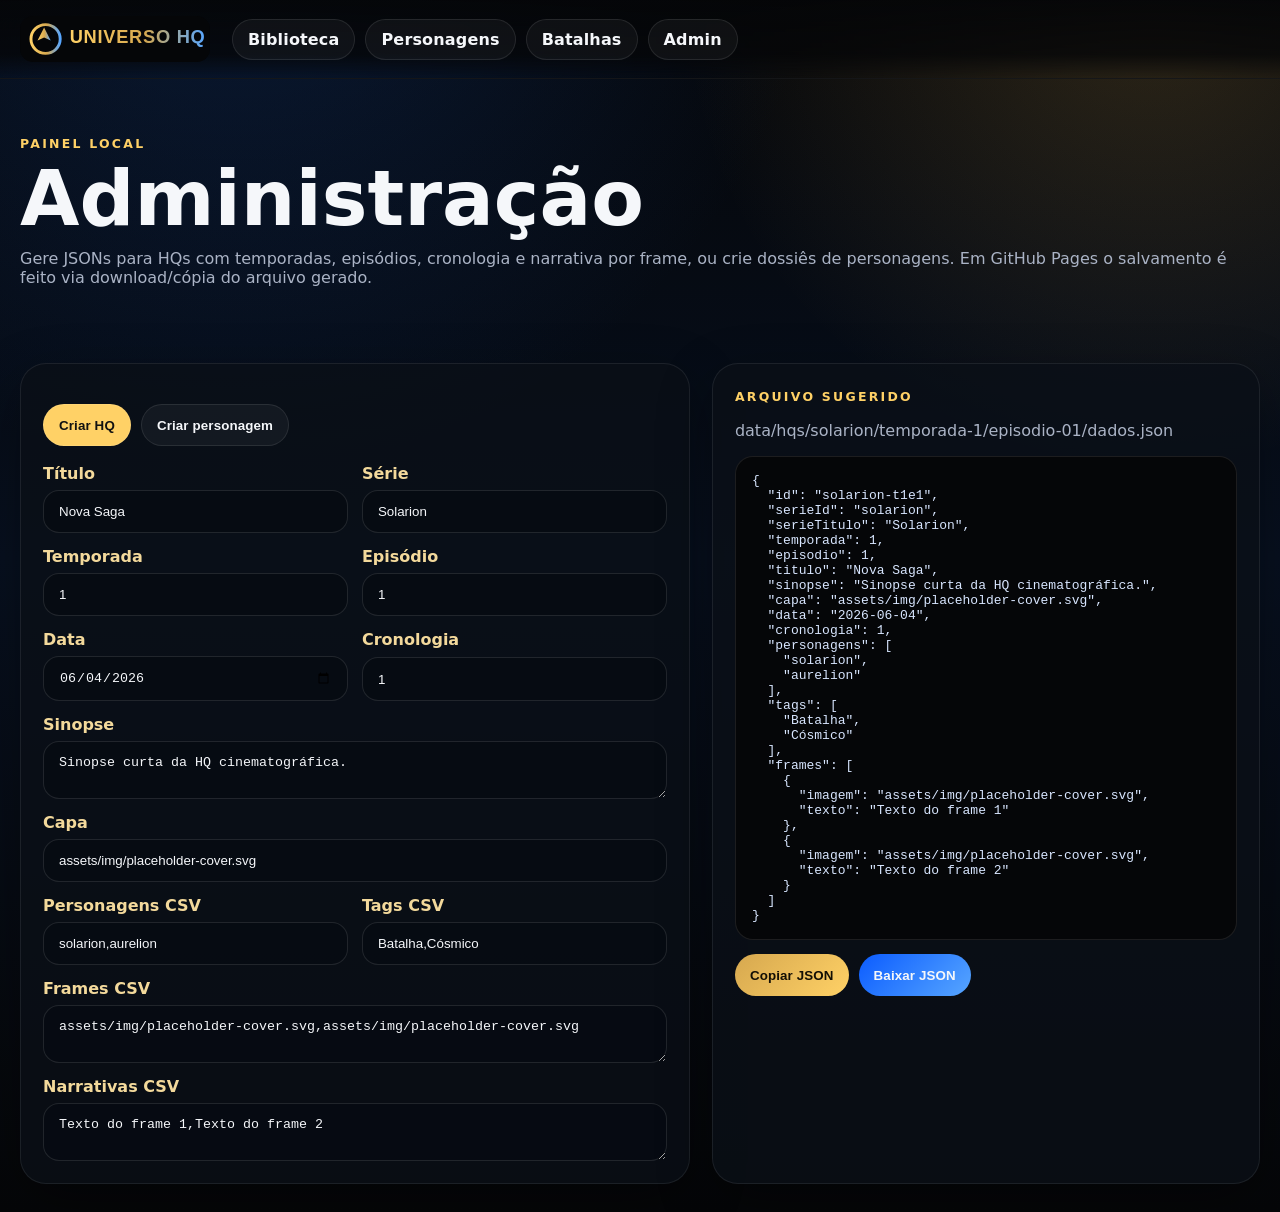
==== admin.html @ 540c066c "Implement Universo HQ static web app" ====
<!doctype html><html lang="pt-BR"><head><meta charset="utf-8"><meta name="viewport" content="width=device-width,initial-scale=1"><title>Admin | Universo HQ</title><link rel="stylesheet" href="assets/css/base.css"><link rel="stylesheet" href="assets/css/admin.css"></head><body><header class="app-header"><nav class="container nav"><a class="brand" href="index.html"><img src="assets/img/logo.svg" alt="Universo HQ"></a><div class="nav-links"><a href="index.html">Biblioteca</a><a href="personagens.html">Personagens</a><a href="batalhas.html">Batalhas</a><a href="admin.html">Admin</a></div></nav></header><main><section class="hero"><div class="container"><span class="eyebrow">Painel local</span><h1>Administração</h1><p class="muted">Gere JSONs para HQs com temporadas, episódios, cronologia e narrativa por frame, ou crie dossiês de personagens. Em GitHub Pages o salvamento é feito via download/cópia do arquivo gerado.</p></div></section><section class="section"><div class="container split"><div class="panel"><div class="tabs"><button class="btn tab active" data-tab="hq">Criar HQ</button><button class="btn tab" data-tab="character">Criar personagem</button></div><form id="hq-form" class="form-grid"><div class="field"><label>Título</label><input id="hq-title" value="Nova Saga"></div><div class="field"><label>Série</label><input id="hq-series" value="Solarion"></div><div class="field"><label>Temporada</label><input id="hq-season" type="number" value="1"></div><div class="field"><label>Episódio</label><input id="hq-episode" type="number" value="1"></div><div class="field"><label>Data</label><input id="hq-date" type="date" value="2026-06-04"></div><div class="field"><label>Cronologia</label><input id="hq-chronology" type="number" value="1"></div><div class="field full"><label>Sinopse</label><textarea id="hq-synopsis">Sinopse curta da HQ cinematográfica.</textarea></div><div class="field full"><label>Capa</label><input id="hq-cover" value="assets/img/placeholder-cover.svg"></div><div class="field"><label>Personagens CSV</label><input id="hq-characters" value="solarion,aurelion"></div><div class="field"><label>Tags CSV</label><input id="hq-tags" value="Batalha,Cósmico"></div><div class="field full"><label>Frames CSV</label><textarea id="hq-frames">assets/img/placeholder-cover.svg,assets/img/placeholder-cover.svg</textarea></div><div class="field full"><label>Narrativas CSV</label><textarea id="hq-captions">Texto do frame 1,Texto do frame 2</textarea></div></form><form id="character-form" class="form-grid" style="display:none"><div class="field"><label>Nome</label><input id="char-name" value="Novo Personagem"></div><div class="field"><label>Poder principal</label><input id="char-main-power" value="Energia Cósmica"></div><div class="field full"><label>Imagem</label><input id="char-image" value="assets/img/placeholder-character.svg"></div><div class="field full"><label>Descrição</label><textarea id="char-description">Descrição completa do personagem.</textarea></div><div class="field"><label>Poderes CSV</label><input id="char-powers" value="Poder 1,Poder 2"></div><div class="field"><label>Fraquezas CSV</label><input id="char-weaknesses" value="Fraqueza 1,Fraqueza 2"></div><div class="field"><label>Aparições CSV</label><input id="char-appearances" value="solarion-t1e01"></div><div class="field"><label>Relações CSV</label><input id="char-relations" value="solarion,aurelion"></div></form></div><aside class="panel"><span class="eyebrow">Arquivo sugerido</span><p id="path-output" class="muted"></p><pre id="json-output" class="output"></pre><div class="actions"><button id="copy-json" class="btn primary">Copiar JSON</button><button id="download-json" class="btn blue">Baixar JSON</button></div></aside></div></section></main><script src="assets/js/data.js"></script><script src="assets/js/admin.js"></script></body></html>
---- assets/css/base.css ----
:root{--bg:#050608;--panel:#0b0f17;--panel2:#111827;--blue:#071b3a;--accent:#0b5cff;--gold:#d6a84f;--gold2:#ffd166;--text:#f5f7fa;--muted:#aab3c5;--danger:#ff4d6d;--ok:#36d399;--radius:22px;--shadow:0 22px 70px #0009;--max:1240px}*{box-sizing:border-box}html{scroll-behavior:smooth}body{margin:0;background:radial-gradient(circle at 18% -10%,#113a7e66,transparent 35%),radial-gradient(circle at 90% 0,#d6a84f30,transparent 28%),linear-gradient(180deg,#050608,#07101f 46%,#050608);color:var(--text);font-family:Inter,ui-sans-serif,system-ui,-apple-system,Segoe UI,Roboto,Arial,sans-serif;min-height:100vh}a{color:inherit;text-decoration:none}img{max-width:100%;display:block}.container{width:min(var(--max),calc(100% - 32px));margin-inline:auto}.app-header{position:sticky;top:0;z-index:50;background:linear-gradient(180deg,#050608f2,#050608c7 70%,transparent);backdrop-filter:blur(16px);border-bottom:1px solid #ffffff10}.nav{height:78px;display:flex;align-items:center;gap:22px}.brand img{width:190px}.nav-links{display:flex;gap:10px;flex-wrap:wrap}.nav-links a,.pill,.btn{border:1px solid #ffffff18;background:#ffffff0b;color:var(--text);border-radius:999px;padding:10px 15px;font-weight:700;letter-spacing:.01em}.nav-links a:hover,.btn:hover{border-color:#ffd16680;background:#ffd16618;transform:translateY(-1px)}.search{margin-left:auto;min-width:min(330px,35vw);position:relative}.search input,.field input,.field textarea,.field select{width:100%;border:1px solid #ffffff1c;background:#070b12d9;color:var(--text);border-radius:16px;padding:13px 15px;outline:none}.search input:focus,.field input:focus,.field textarea:focus,.field select:focus{border-color:#d6a84f99;box-shadow:0 0 0 4px #d6a84f1c}.hero{padding:54px 0 32px}.hero-card{position:relative;overflow:hidden;border:1px solid #ffffff14;background:linear-gradient(110deg,#071b3ae6,#0b0f17 48%,#2a210ee6),url('../img/placeholder-cover.svg') center/cover;border-radius:34px;min-height:430px;box-shadow:var(--shadow);display:grid;align-items:end}.hero-card:before{content:"";position:absolute;inset:0;background:linear-gradient(90deg,#050608 4%,#050608c7 45%,#05060822)}.hero-content{position:relative;padding:42px;max-width:720px}.eyebrow{color:var(--gold2);font-weight:900;text-transform:uppercase;letter-spacing:.18em;font-size:.78rem}.hero h1{font-size:clamp(2.2rem,6vw,5.4rem);line-height:.9;margin:12px 0}.muted{color:var(--muted)}.meta{display:flex;gap:10px;flex-wrap:wrap;margin:14px 0}.tag{border:1px solid #d6a84f55;background:#d6a84f18;color:#ffe0a3;border-radius:999px;padding:6px 10px;font-size:.82rem;font-weight:800}.section{padding:28px 0}.section-head{display:flex;justify-content:space-between;align-items:end;gap:16px;margin-bottom:16px}.section h2{margin:0;font-size:clamp(1.4rem,3vw,2.2rem)}.grid{display:grid;grid-template-columns:repeat(auto-fill,minmax(240px,1fr));gap:18px}.rail{display:grid;grid-auto-flow:column;grid-auto-columns:minmax(245px,300px);gap:18px;overflow-x:auto;padding-bottom:14px;scroll-snap-type:x proximity}.card{position:relative;overflow:hidden;border:1px solid #ffffff14;background:linear-gradient(180deg,#111827,#080b10);border-radius:var(--radius);box-shadow:0 14px 42px #0005;transition:.25s transform,.25s border-color}.card:hover{transform:translateY(-7px);border-color:#d6a84f80}.cover{aspect-ratio:16/10;object-fit:cover;width:100%;background:#071b3a}.card-body{padding:16px}.card h3{margin:0 0 8px}.card p{color:var(--muted);line-height:1.55}.actions{display:flex;gap:10px;flex-wrap:wrap;margin-top:14px}.btn{cursor:pointer;display:inline-flex;align-items:center;justify-content:center;gap:8px;transition:.2s;min-height:42px}.btn.primary{background:linear-gradient(135deg,#d6a84f,#ffd166);color:#130f05;border:0}.btn.blue{background:linear-gradient(135deg,#0b5cff,#57a6ff);border:0}.btn.ghost{background:#ffffff0a}.btn.danger{background:#ff4d6d22;border-color:#ff4d6d66}.favorite.active{background:#ffd166;color:#111}.footer{border-top:1px solid #ffffff12;margin-top:42px;padding:28px 0;color:var(--muted)}.empty{border:1px dashed #ffffff2a;border-radius:22px;padding:26px;color:var(--muted);text-align:center}.panel{border:1px solid #ffffff14;background:#0b0f17cc;border-radius:26px;padding:22px;box-shadow:0 18px 55px #0005}.split{display:grid;grid-template-columns:1.1fr .9fr;gap:22px}.kpi{display:grid;grid-template-columns:repeat(4,1fr);gap:14px}.kpi .panel strong{display:block;font-size:2rem;color:var(--gold2)}@media(max-width:860px){.nav{height:auto;padding:14px 0;align-items:flex-start;flex-direction:column}.search{margin-left:0;width:100%;min-width:0}.brand img{width:165px}.hero-content{padding:28px}.hero-card{min-height:360px}.split{grid-template-columns:1fr}.kpi{grid-template-columns:repeat(2,1fr)}}@media(max-width:520px){.container{width:min(100% - 22px,var(--max))}.grid{grid-template-columns:1fr}.rail{grid-auto-columns:86%}.nav-links a{font-size:.9rem;padding:9px 11px}.hero h1{font-size:2.3rem}}
---- assets/css/admin.css ----
.form-grid{display:grid;grid-template-columns:repeat(2,1fr);gap:14px}.field{display:grid;gap:7px}.field.full{grid-column:1/-1}.field label{font-weight:800;color:#f3d99b}.output{white-space:pre-wrap;max-height:520px;overflow:auto;background:#050608;border:1px solid #ffffff18;border-radius:18px;padding:16px;color:#d8e6ff}.tabs{display:flex;gap:10px;margin:18px 0}.tab.active{background:#ffd166;color:#111}@media(max-width:760px){.form-grid{grid-template-columns:1fr}}
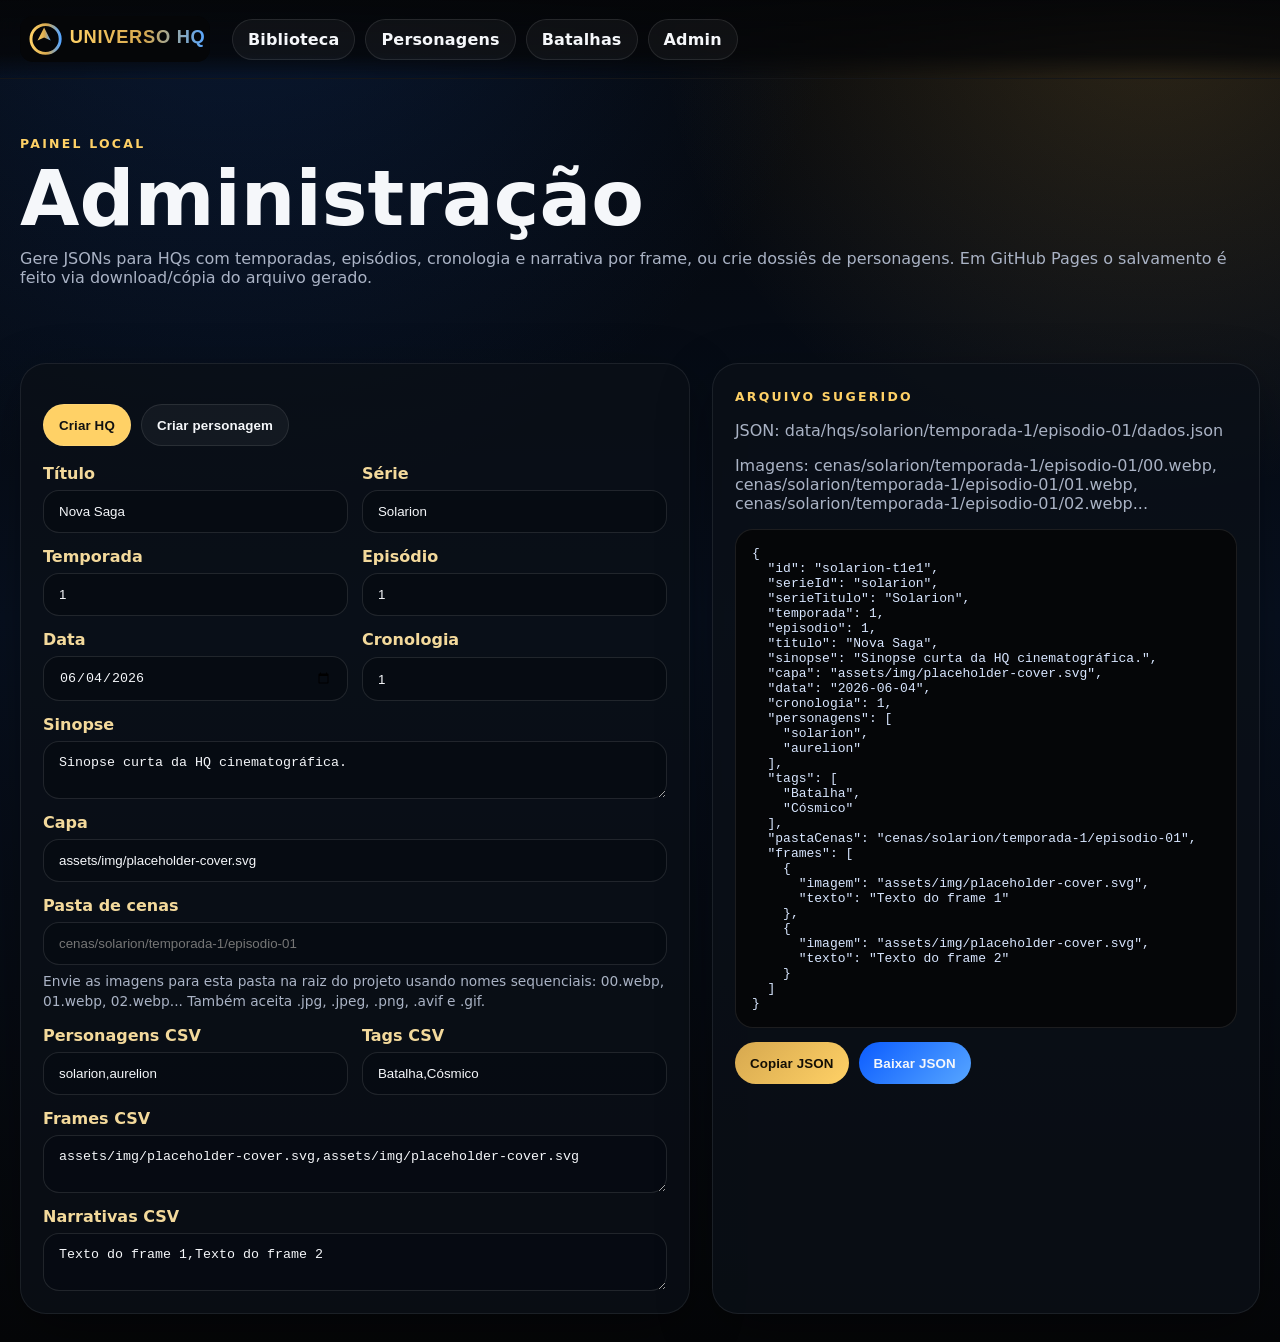
==== commit eacfcb65: "Add automatic episode scene folders" ====
--- a/admin.html
+++ b/admin.html
@@ -1 +1 @@
-<!doctype html><html lang="pt-BR"><head><meta charset="utf-8"><meta name="viewport" content="width=device-width,initial-scale=1"><title>Admin | Universo HQ</title><link rel="stylesheet" href="assets/css/base.css"><link rel="stylesheet" href="assets/css/admin.css"></head><body><header class="app-header"><nav class="container nav"><a class="brand" href="index.html"><img src="assets/img/logo.svg" alt="Universo HQ"></a><div class="nav-links"><a href="index.html">Biblioteca</a><a href="personagens.html">Personagens</a><a href="batalhas.html">Batalhas</a><a href="admin.html">Admin</a></div></nav></header><main><section class="hero"><div class="container"><span class="eyebrow">Painel local</span><h1>Administração</h1><p class="muted">Gere JSONs para HQs com temporadas, episódios, cronologia e narrativa por frame, ou crie dossiês de personagens. Em GitHub Pages o salvamento é feito via download/cópia do arquivo gerado.</p></div></section><section class="section"><div class="container split"><div class="panel"><div class="tabs"><button class="btn tab active" data-tab="hq">Criar HQ</button><button class="btn tab" data-tab="character">Criar personagem</button></div><form id="hq-form" class="form-grid"><div class="field"><label>Título</label><input id="hq-title" value="Nova Saga"></div><div class="field"><label>Série</label><input id="hq-series" value="Solarion"></div><div class="field"><label>Temporada</label><input id="hq-season" type="number" value="1"></div><div class="field"><label>Episódio</label><input id="hq-episode" type="number" value="1"></div><div class="field"><label>Data</label><input id="hq-date" type="date" value="2026-06-04"></div><div class="field"><label>Cronologia</label><input id="hq-chronology" type="number" value="1"></div><div class="field full"><label>Sinopse</label><textarea id="hq-synopsis">Sinopse curta da HQ cinematográfica.</textarea></div><div class="field full"><label>Capa</label><input id="hq-cover" value="assets/img/placeholder-cover.svg"></div><div class="field"><label>Personagens CSV</label><input id="hq-characters" value="solarion,aurelion"></div><div class="field"><label>Tags CSV</label><input id="hq-tags" value="Batalha,Cósmico"></div><div class="field full"><label>Frames CSV</label><textarea id="hq-frames">assets/img/placeholder-cover.svg,assets/img/placeholder-cover.svg</textarea></div><div class="field full"><label>Narrativas CSV</label><textarea id="hq-captions">Texto do frame 1,Texto do frame 2</textarea></div></form><form id="character-form" class="form-grid" style="display:none"><div class="field"><label>Nome</label><input id="char-name" value="Novo Personagem"></div><div class="field"><label>Poder principal</label><input id="char-main-power" value="Energia Cósmica"></div><div class="field full"><label>Imagem</label><input id="char-image" value="assets/img/placeholder-character.svg"></div><div class="field full"><label>Descrição</label><textarea id="char-description">Descrição completa do personagem.</textarea></div><div class="field"><label>Poderes CSV</label><input id="char-powers" value="Poder 1,Poder 2"></div><div class="field"><label>Fraquezas CSV</label><input id="char-weaknesses" value="Fraqueza 1,Fraqueza 2"></div><div class="field"><label>Aparições CSV</label><input id="char-appearances" value="solarion-t1e01"></div><div class="field"><label>Relações CSV</label><input id="char-relations" value="solarion,aurelion"></div></form></div><aside class="panel"><span class="eyebrow">Arquivo sugerido</span><p id="path-output" class="muted"></p><pre id="json-output" class="output"></pre><div class="actions"><button id="copy-json" class="btn primary">Copiar JSON</button><button id="download-json" class="btn blue">Baixar JSON</button></div></aside></div></section></main><script src="assets/js/data.js"></script><script src="assets/js/admin.js"></script></body></html>
+<!doctype html><html lang="pt-BR"><head><meta charset="utf-8"><meta name="viewport" content="width=device-width,initial-scale=1"><title>Admin | Universo HQ</title><link rel="stylesheet" href="assets/css/base.css"><link rel="stylesheet" href="assets/css/admin.css"></head><body><header class="app-header"><nav class="container nav"><a class="brand" href="index.html"><img src="assets/img/logo.svg" alt="Universo HQ"></a><div class="nav-links"><a href="index.html">Biblioteca</a><a href="personagens.html">Personagens</a><a href="batalhas.html">Batalhas</a><a href="admin.html">Admin</a></div></nav></header><main><section class="hero"><div class="container"><span class="eyebrow">Painel local</span><h1>Administração</h1><p class="muted">Gere JSONs para HQs com temporadas, episódios, cronologia e narrativa por frame, ou crie dossiês de personagens. Em GitHub Pages o salvamento é feito via download/cópia do arquivo gerado.</p></div></section><section class="section"><div class="container split"><div class="panel"><div class="tabs"><button class="btn tab active" data-tab="hq">Criar HQ</button><button class="btn tab" data-tab="character">Criar personagem</button></div><form id="hq-form" class="form-grid"><div class="field"><label>Título</label><input id="hq-title" value="Nova Saga"></div><div class="field"><label>Série</label><input id="hq-series" value="Solarion"></div><div class="field"><label>Temporada</label><input id="hq-season" type="number" value="1"></div><div class="field"><label>Episódio</label><input id="hq-episode" type="number" value="1"></div><div class="field"><label>Data</label><input id="hq-date" type="date" value="2026-06-04"></div><div class="field"><label>Cronologia</label><input id="hq-chronology" type="number" value="1"></div><div class="field full"><label>Sinopse</label><textarea id="hq-synopsis">Sinopse curta da HQ cinematográfica.</textarea></div><div class="field full"><label>Capa</label><input id="hq-cover" value="assets/img/placeholder-cover.svg"></div><div class="field full"><label>Pasta de cenas</label><input id="hq-scenes-folder" placeholder="cenas/solarion/temporada-1/episodio-01"><small class="field-help">Envie as imagens para esta pasta na raiz do projeto usando nomes sequenciais: 00.webp, 01.webp, 02.webp... Também aceita .jpg, .jpeg, .png, .avif e .gif.</small></div><div class="field"><label>Personagens CSV</label><input id="hq-characters" value="solarion,aurelion"></div><div class="field"><label>Tags CSV</label><input id="hq-tags" value="Batalha,Cósmico"></div><div class="field full"><label>Frames CSV</label><textarea id="hq-frames">assets/img/placeholder-cover.svg,assets/img/placeholder-cover.svg</textarea></div><div class="field full"><label>Narrativas CSV</label><textarea id="hq-captions">Texto do frame 1,Texto do frame 2</textarea></div></form><form id="character-form" class="form-grid" style="display:none"><div class="field"><label>Nome</label><input id="char-name" value="Novo Personagem"></div><div class="field"><label>Poder principal</label><input id="char-main-power" value="Energia Cósmica"></div><div class="field full"><label>Imagem</label><input id="char-image" value="assets/img/placeholder-character.svg"></div><div class="field full"><label>Descrição</label><textarea id="char-description">Descrição completa do personagem.</textarea></div><div class="field"><label>Poderes CSV</label><input id="char-powers" value="Poder 1,Poder 2"></div><div class="field"><label>Fraquezas CSV</label><input id="char-weaknesses" value="Fraqueza 1,Fraqueza 2"></div><div class="field"><label>Aparições CSV</label><input id="char-appearances" value="solarion-t1e01"></div><div class="field"><label>Relações CSV</label><input id="char-relations" value="solarion,aurelion"></div></form></div><aside class="panel"><span class="eyebrow">Arquivo sugerido</span><p id="path-output" class="muted"></p><p id="scenes-output" class="muted"></p><pre id="json-output" class="output"></pre><div class="actions"><button id="copy-json" class="btn primary">Copiar JSON</button><button id="download-json" class="btn blue">Baixar JSON</button></div></aside></div></section></main><script src="assets/js/data.js"></script><script src="assets/js/admin.js"></script></body></html>
--- a/assets/css/admin.css
+++ b/assets/css/admin.css
@@ -1 +1,2 @@
 .form-grid{display:grid;grid-template-columns:repeat(2,1fr);gap:14px}.field{display:grid;gap:7px}.field.full{grid-column:1/-1}.field label{font-weight:800;color:#f3d99b}.output{white-space:pre-wrap;max-height:520px;overflow:auto;background:#050608;border:1px solid #ffffff18;border-radius:18px;padding:16px;color:#d8e6ff}.tabs{display:flex;gap:10px;margin:18px 0}.tab.active{background:#ffd166;color:#111}@media(max-width:760px){.form-grid{grid-template-columns:1fr}}
+.field-help{color:var(--muted);font-size:.86rem;line-height:1.45}
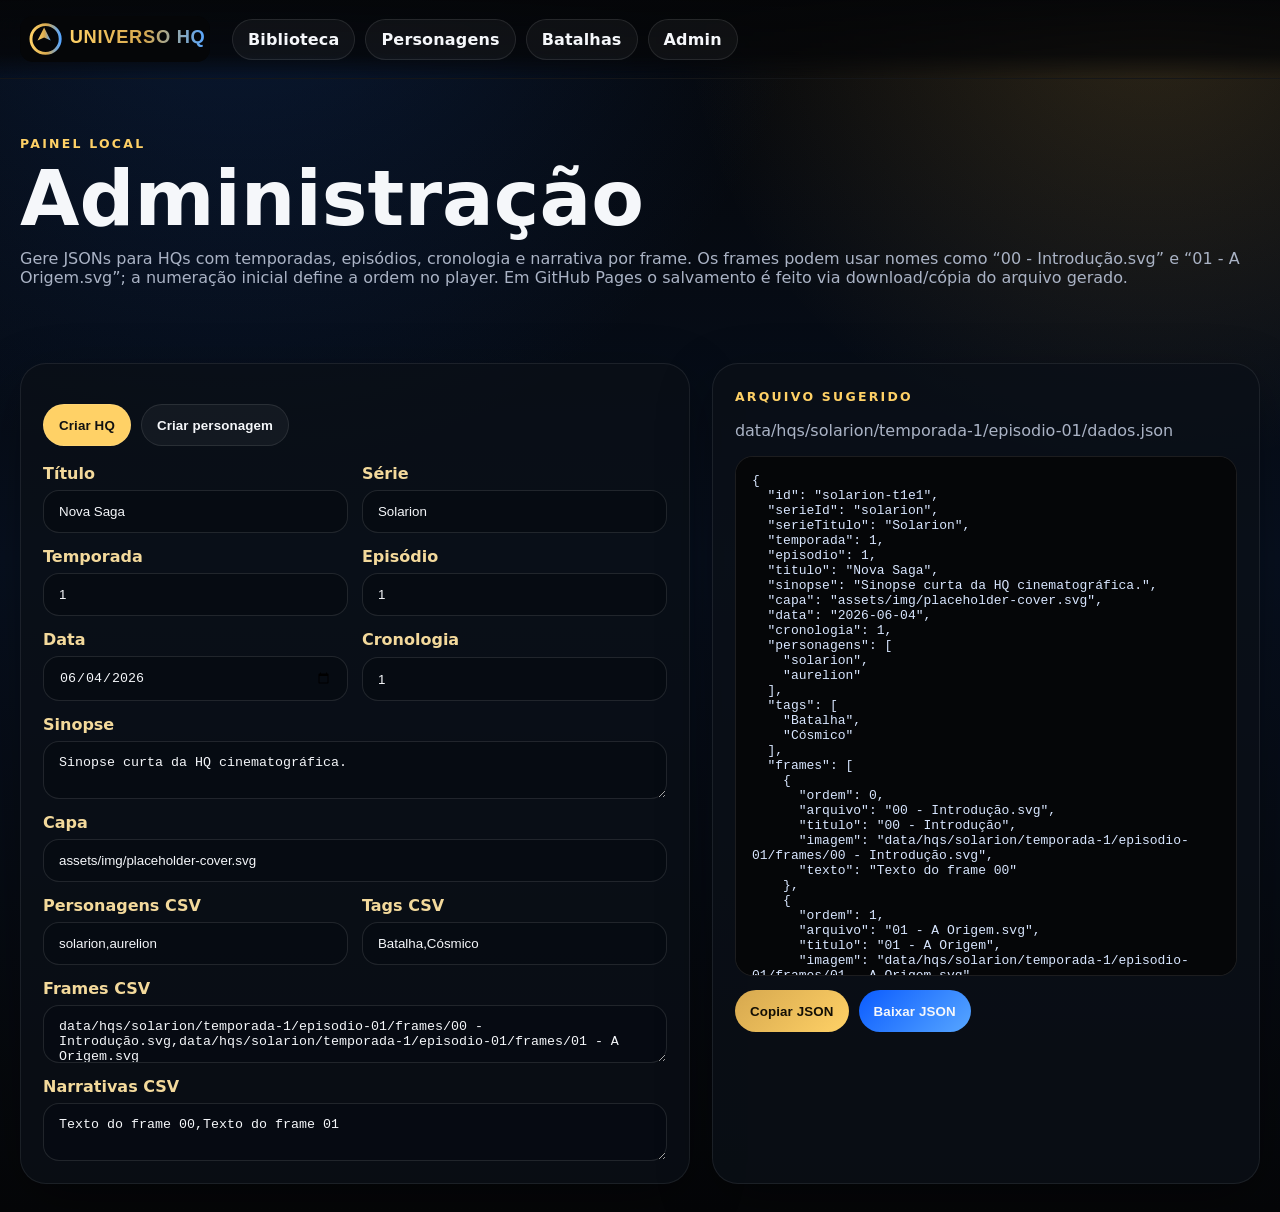
==== commit a05e7cce: "Support numbered frame ordering" ====
--- a/admin.html
+++ b/admin.html
@@ -1 +1,158 @@
-<!doctype html><html lang="pt-BR"><head><meta charset="utf-8"><meta name="viewport" content="width=device-width,initial-scale=1"><title>Admin | Universo HQ</title><link rel="stylesheet" href="assets/css/base.css"><link rel="stylesheet" href="assets/css/admin.css"></head><body><header class="app-header"><nav class="container nav"><a class="brand" href="index.html"><img src="assets/img/logo.svg" alt="Universo HQ"></a><div class="nav-links"><a href="index.html">Biblioteca</a><a href="personagens.html">Personagens</a><a href="batalhas.html">Batalhas</a><a href="admin.html">Admin</a></div></nav></header><main><section class="hero"><div class="container"><span class="eyebrow">Painel local</span><h1>Administração</h1><p class="muted">Gere JSONs para HQs com temporadas, episódios, cronologia e narrativa por frame, ou crie dossiês de personagens. Em GitHub Pages o salvamento é feito via download/cópia do arquivo gerado.</p></div></section><section class="section"><div class="container split"><div class="panel"><div class="tabs"><button class="btn tab active" data-tab="hq">Criar HQ</button><button class="btn tab" data-tab="character">Criar personagem</button></div><form id="hq-form" class="form-grid"><div class="field"><label>Título</label><input id="hq-title" value="Nova Saga"></div><div class="field"><label>Série</label><input id="hq-series" value="Solarion"></div><div class="field"><label>Temporada</label><input id="hq-season" type="number" value="1"></div><div class="field"><label>Episódio</label><input id="hq-episode" type="number" value="1"></div><div class="field"><label>Data</label><input id="hq-date" type="date" value="2026-06-04"></div><div class="field"><label>Cronologia</label><input id="hq-chronology" type="number" value="1"></div><div class="field full"><label>Sinopse</label><textarea id="hq-synopsis">Sinopse curta da HQ cinematográfica.</textarea></div><div class="field full"><label>Capa</label><input id="hq-cover" value="assets/img/placeholder-cover.svg"></div><div class="field full"><label>Pasta de cenas</label><input id="hq-scenes-folder" placeholder="cenas/solarion/temporada-1/episodio-01"><small class="field-help">Envie as imagens para esta pasta na raiz do projeto usando nomes sequenciais: 00.webp, 01.webp, 02.webp... Também aceita .jpg, .jpeg, .png, .avif e .gif.</small></div><div class="field"><label>Personagens CSV</label><input id="hq-characters" value="solarion,aurelion"></div><div class="field"><label>Tags CSV</label><input id="hq-tags" value="Batalha,Cósmico"></div><div class="field full"><label>Frames CSV</label><textarea id="hq-frames">assets/img/placeholder-cover.svg,assets/img/placeholder-cover.svg</textarea></div><div class="field full"><label>Narrativas CSV</label><textarea id="hq-captions">Texto do frame 1,Texto do frame 2</textarea></div></form><form id="character-form" class="form-grid" style="display:none"><div class="field"><label>Nome</label><input id="char-name" value="Novo Personagem"></div><div class="field"><label>Poder principal</label><input id="char-main-power" value="Energia Cósmica"></div><div class="field full"><label>Imagem</label><input id="char-image" value="assets/img/placeholder-character.svg"></div><div class="field full"><label>Descrição</label><textarea id="char-description">Descrição completa do personagem.</textarea></div><div class="field"><label>Poderes CSV</label><input id="char-powers" value="Poder 1,Poder 2"></div><div class="field"><label>Fraquezas CSV</label><input id="char-weaknesses" value="Fraqueza 1,Fraqueza 2"></div><div class="field"><label>Aparições CSV</label><input id="char-appearances" value="solarion-t1e01"></div><div class="field"><label>Relações CSV</label><input id="char-relations" value="solarion,aurelion"></div></form></div><aside class="panel"><span class="eyebrow">Arquivo sugerido</span><p id="path-output" class="muted"></p><p id="scenes-output" class="muted"></p><pre id="json-output" class="output"></pre><div class="actions"><button id="copy-json" class="btn primary">Copiar JSON</button><button id="download-json" class="btn blue">Baixar JSON</button></div></aside></div></section></main><script src="assets/js/data.js"></script><script src="assets/js/admin.js"></script></body></html>
+<!doctype html>
+<html lang="pt-BR">
+  <head>
+    <meta charset="utf-8" />
+    <meta name="viewport" content="width=device-width,initial-scale=1" />
+    <title>Admin | Universo HQ</title>
+    <link rel="stylesheet" href="assets/css/base.css" />
+    <link rel="stylesheet" href="assets/css/admin.css" />
+  </head>
+  <body>
+    <header class="app-header">
+      <nav class="container nav">
+        <a class="brand" href="index.html"
+          ><img src="assets/img/logo.svg" alt="Universo HQ"
+        /></a>
+        <div class="nav-links">
+          <a href="index.html">Biblioteca</a
+          ><a href="personagens.html">Personagens</a
+          ><a href="batalhas.html">Batalhas</a><a href="admin.html">Admin</a>
+        </div>
+      </nav>
+    </header>
+    <main>
+      <section class="hero">
+        <div class="container">
+          <span class="eyebrow">Painel local</span>
+          <h1>Administração</h1>
+          <p class="muted">
+            Gere JSONs para HQs com temporadas, episódios, cronologia e
+            narrativa por frame. Os frames podem usar nomes como “00 -
+            Introdução.svg” e “01 - A Origem.svg”; a numeração inicial define a
+            ordem no player. Em GitHub Pages o salvamento é feito via
+            download/cópia do arquivo gerado.
+          </p>
+        </div>
+      </section>
+      <section class="section">
+        <div class="container split">
+          <div class="panel">
+            <div class="tabs">
+              <button class="btn tab active" data-tab="hq">Criar HQ</button
+              ><button class="btn tab" data-tab="character">
+                Criar personagem
+              </button>
+            </div>
+            <form id="hq-form" class="form-grid">
+              <div class="field">
+                <label>Título</label><input id="hq-title" value="Nova Saga" />
+              </div>
+              <div class="field">
+                <label>Série</label><input id="hq-series" value="Solarion" />
+              </div>
+              <div class="field">
+                <label>Temporada</label
+                ><input id="hq-season" type="number" value="1" />
+              </div>
+              <div class="field">
+                <label>Episódio</label
+                ><input id="hq-episode" type="number" value="1" />
+              </div>
+              <div class="field">
+                <label>Data</label
+                ><input id="hq-date" type="date" value="2026-06-04" />
+              </div>
+              <div class="field">
+                <label>Cronologia</label
+                ><input id="hq-chronology" type="number" value="1" />
+              </div>
+              <div class="field full">
+                <label>Sinopse</label
+                ><textarea id="hq-synopsis">
+Sinopse curta da HQ cinematográfica.</textarea
+                >
+              </div>
+              <div class="field full">
+                <label>Capa</label
+                ><input
+                  id="hq-cover"
+                  value="assets/img/placeholder-cover.svg"
+                />
+              </div>
+              <div class="field">
+                <label>Personagens CSV</label
+                ><input id="hq-characters" value="solarion,aurelion" />
+              </div>
+              <div class="field">
+                <label>Tags CSV</label
+                ><input id="hq-tags" value="Batalha,Cósmico" />
+              </div>
+              <div class="field full">
+                <label>Frames CSV</label
+                ><textarea id="hq-frames">
+data/hqs/solarion/temporada-1/episodio-01/frames/00 - Introdução.svg,data/hqs/solarion/temporada-1/episodio-01/frames/01 - A Origem.svg</textarea
+                >
+              </div>
+              <div class="field full">
+                <label>Narrativas CSV</label
+                ><textarea id="hq-captions">
+Texto do frame 00,Texto do frame 01</textarea
+                >
+              </div>
+            </form>
+            <form id="character-form" class="form-grid" style="display: none">
+              <div class="field">
+                <label>Nome</label
+                ><input id="char-name" value="Novo Personagem" />
+              </div>
+              <div class="field">
+                <label>Poder principal</label
+                ><input id="char-main-power" value="Energia Cósmica" />
+              </div>
+              <div class="field full">
+                <label>Imagem</label
+                ><input
+                  id="char-image"
+                  value="assets/img/placeholder-character.svg"
+                />
+              </div>
+              <div class="field full">
+                <label>Descrição</label
+                ><textarea id="char-description">
+Descrição completa do personagem.</textarea
+                >
+              </div>
+              <div class="field">
+                <label>Poderes CSV</label
+                ><input id="char-powers" value="Poder 1,Poder 2" />
+              </div>
+              <div class="field">
+                <label>Fraquezas CSV</label
+                ><input id="char-weaknesses" value="Fraqueza 1,Fraqueza 2" />
+              </div>
+              <div class="field">
+                <label>Aparições CSV</label
+                ><input id="char-appearances" value="solarion-t1e01" />
+              </div>
+              <div class="field">
+                <label>Relações CSV</label
+                ><input id="char-relations" value="solarion,aurelion" />
+              </div>
+            </form>
+          </div>
+          <aside class="panel">
+            <span class="eyebrow">Arquivo sugerido</span>
+            <p id="path-output" class="muted"></p>
+            <pre id="json-output" class="output"></pre>
+            <div class="actions">
+              <button id="copy-json" class="btn primary">Copiar JSON</button
+              ><button id="download-json" class="btn blue">Baixar JSON</button>
+            </div>
+          </aside>
+        </div>
+      </section>
+    </main>
+    <script src="assets/js/data.js"></script>
+    <script src="assets/js/admin.js"></script>
+  </body>
+</html>
--- a/assets/css/base.css
+++ b/assets/css/base.css
@@ -1 +1,347 @@
-:root{--bg:#050608;--panel:#0b0f17;--panel2:#111827;--blue:#071b3a;--accent:#0b5cff;--gold:#d6a84f;--gold2:#ffd166;--text:#f5f7fa;--muted:#aab3c5;--danger:#ff4d6d;--ok:#36d399;--radius:22px;--shadow:0 22px 70px #0009;--max:1240px}*{box-sizing:border-box}html{scroll-behavior:smooth}body{margin:0;background:radial-gradient(circle at 18% -10%,#113a7e66,transparent 35%),radial-gradient(circle at 90% 0,#d6a84f30,transparent 28%),linear-gradient(180deg,#050608,#07101f 46%,#050608);color:var(--text);font-family:Inter,ui-sans-serif,system-ui,-apple-system,Segoe UI,Roboto,Arial,sans-serif;min-height:100vh}a{color:inherit;text-decoration:none}img{max-width:100%;display:block}.container{width:min(var(--max),calc(100% - 32px));margin-inline:auto}.app-header{position:sticky;top:0;z-index:50;background:linear-gradient(180deg,#050608f2,#050608c7 70%,transparent);backdrop-filter:blur(16px);border-bottom:1px solid #ffffff10}.nav{height:78px;display:flex;align-items:center;gap:22px}.brand img{width:190px}.nav-links{display:flex;gap:10px;flex-wrap:wrap}.nav-links a,.pill,.btn{border:1px solid #ffffff18;background:#ffffff0b;color:var(--text);border-radius:999px;padding:10px 15px;font-weight:700;letter-spacing:.01em}.nav-links a:hover,.btn:hover{border-color:#ffd16680;background:#ffd16618;transform:translateY(-1px)}.search{margin-left:auto;min-width:min(330px,35vw);position:relative}.search input,.field input,.field textarea,.field select{width:100%;border:1px solid #ffffff1c;background:#070b12d9;color:var(--text);border-radius:16px;padding:13px 15px;outline:none}.search input:focus,.field input:focus,.field textarea:focus,.field select:focus{border-color:#d6a84f99;box-shadow:0 0 0 4px #d6a84f1c}.hero{padding:54px 0 32px}.hero-card{position:relative;overflow:hidden;border:1px solid #ffffff14;background:linear-gradient(110deg,#071b3ae6,#0b0f17 48%,#2a210ee6),url('../img/placeholder-cover.svg') center/cover;border-radius:34px;min-height:430px;box-shadow:var(--shadow);display:grid;align-items:end}.hero-card:before{content:"";position:absolute;inset:0;background:linear-gradient(90deg,#050608 4%,#050608c7 45%,#05060822)}.hero-content{position:relative;padding:42px;max-width:720px}.eyebrow{color:var(--gold2);font-weight:900;text-transform:uppercase;letter-spacing:.18em;font-size:.78rem}.hero h1{font-size:clamp(2.2rem,6vw,5.4rem);line-height:.9;margin:12px 0}.muted{color:var(--muted)}.meta{display:flex;gap:10px;flex-wrap:wrap;margin:14px 0}.tag{border:1px solid #d6a84f55;background:#d6a84f18;color:#ffe0a3;border-radius:999px;padding:6px 10px;font-size:.82rem;font-weight:800}.section{padding:28px 0}.section-head{display:flex;justify-content:space-between;align-items:end;gap:16px;margin-bottom:16px}.section h2{margin:0;font-size:clamp(1.4rem,3vw,2.2rem)}.grid{display:grid;grid-template-columns:repeat(auto-fill,minmax(240px,1fr));gap:18px}.rail{display:grid;grid-auto-flow:column;grid-auto-columns:minmax(245px,300px);gap:18px;overflow-x:auto;padding-bottom:14px;scroll-snap-type:x proximity}.card{position:relative;overflow:hidden;border:1px solid #ffffff14;background:linear-gradient(180deg,#111827,#080b10);border-radius:var(--radius);box-shadow:0 14px 42px #0005;transition:.25s transform,.25s border-color}.card:hover{transform:translateY(-7px);border-color:#d6a84f80}.cover{aspect-ratio:16/10;object-fit:cover;width:100%;background:#071b3a}.card-body{padding:16px}.card h3{margin:0 0 8px}.card p{color:var(--muted);line-height:1.55}.actions{display:flex;gap:10px;flex-wrap:wrap;margin-top:14px}.btn{cursor:pointer;display:inline-flex;align-items:center;justify-content:center;gap:8px;transition:.2s;min-height:42px}.btn.primary{background:linear-gradient(135deg,#d6a84f,#ffd166);color:#130f05;border:0}.btn.blue{background:linear-gradient(135deg,#0b5cff,#57a6ff);border:0}.btn.ghost{background:#ffffff0a}.btn.danger{background:#ff4d6d22;border-color:#ff4d6d66}.favorite.active{background:#ffd166;color:#111}.footer{border-top:1px solid #ffffff12;margin-top:42px;padding:28px 0;color:var(--muted)}.empty{border:1px dashed #ffffff2a;border-radius:22px;padding:26px;color:var(--muted);text-align:center}.panel{border:1px solid #ffffff14;background:#0b0f17cc;border-radius:26px;padding:22px;box-shadow:0 18px 55px #0005}.split{display:grid;grid-template-columns:1.1fr .9fr;gap:22px}.kpi{display:grid;grid-template-columns:repeat(4,1fr);gap:14px}.kpi .panel strong{display:block;font-size:2rem;color:var(--gold2)}@media(max-width:860px){.nav{height:auto;padding:14px 0;align-items:flex-start;flex-direction:column}.search{margin-left:0;width:100%;min-width:0}.brand img{width:165px}.hero-content{padding:28px}.hero-card{min-height:360px}.split{grid-template-columns:1fr}.kpi{grid-template-columns:repeat(2,1fr)}}@media(max-width:520px){.container{width:min(100% - 22px,var(--max))}.grid{grid-template-columns:1fr}.rail{grid-auto-columns:86%}.nav-links a{font-size:.9rem;padding:9px 11px}.hero h1{font-size:2.3rem}}
+:root {
+  --bg: #050608;
+  --panel: #0b0f17;
+  --panel2: #111827;
+  --blue: #071b3a;
+  --accent: #0b5cff;
+  --gold: #d6a84f;
+  --gold2: #ffd166;
+  --text: #f5f7fa;
+  --muted: #aab3c5;
+  --danger: #ff4d6d;
+  --ok: #36d399;
+  --radius: 22px;
+  --shadow: 0 22px 70px #0009;
+  --max: 1240px;
+}
+* {
+  box-sizing: border-box;
+}
+html {
+  scroll-behavior: smooth;
+}
+body {
+  margin: 0;
+  background:
+    radial-gradient(circle at 18% -10%, #113a7e66, transparent 35%),
+    radial-gradient(circle at 90% 0, #d6a84f30, transparent 28%),
+    linear-gradient(180deg, #050608, #07101f 46%, #050608);
+  color: var(--text);
+  font-family:
+    Inter,
+    ui-sans-serif,
+    system-ui,
+    -apple-system,
+    Segoe UI,
+    Roboto,
+    Arial,
+    sans-serif;
+  min-height: 100vh;
+}
+a {
+  color: inherit;
+  text-decoration: none;
+}
+img {
+  max-width: 100%;
+  display: block;
+}
+.container {
+  width: min(var(--max), calc(100% - 32px));
+  margin-inline: auto;
+}
+.app-header {
+  position: sticky;
+  top: 0;
+  z-index: 50;
+  background: linear-gradient(180deg, #050608f2, #050608c7 70%, transparent);
+  backdrop-filter: blur(16px);
+  border-bottom: 1px solid #ffffff10;
+}
+.nav {
+  height: 78px;
+  display: flex;
+  align-items: center;
+  gap: 22px;
+}
+.brand img {
+  width: 190px;
+}
+.nav-links {
+  display: flex;
+  gap: 10px;
+  flex-wrap: wrap;
+}
+.nav-links a,
+.pill,
+.btn {
+  border: 1px solid #ffffff18;
+  background: #ffffff0b;
+  color: var(--text);
+  border-radius: 999px;
+  padding: 10px 15px;
+  font-weight: 700;
+  letter-spacing: 0.01em;
+}
+.nav-links a:hover,
+.btn:hover {
+  border-color: #ffd16680;
+  background: #ffd16618;
+  transform: translateY(-1px);
+}
+.search {
+  margin-left: auto;
+  min-width: min(330px, 35vw);
+  position: relative;
+}
+.search input,
+.field input,
+.field textarea,
+.field select {
+  width: 100%;
+  border: 1px solid #ffffff1c;
+  background: #070b12d9;
+  color: var(--text);
+  border-radius: 16px;
+  padding: 13px 15px;
+  outline: none;
+}
+.search input:focus,
+.field input:focus,
+.field textarea:focus,
+.field select:focus {
+  border-color: #d6a84f99;
+  box-shadow: 0 0 0 4px #d6a84f1c;
+}
+.hero {
+  padding: 54px 0 32px;
+}
+.hero-card {
+  position: relative;
+  overflow: hidden;
+  border: 1px solid #ffffff14;
+  background:
+    linear-gradient(110deg, #071b3ae6, #0b0f17 48%, #2a210ee6),
+    url("../img/placeholder-cover.svg") center/cover;
+  border-radius: 34px;
+  min-height: 430px;
+  box-shadow: var(--shadow);
+  display: grid;
+  align-items: end;
+}
+.hero-card:before {
+  content: "";
+  position: absolute;
+  inset: 0;
+  background: linear-gradient(90deg, #050608 4%, #050608c7 45%, #05060822);
+}
+.hero-content {
+  position: relative;
+  padding: 42px;
+  max-width: 720px;
+}
+.eyebrow {
+  color: var(--gold2);
+  font-weight: 900;
+  text-transform: uppercase;
+  letter-spacing: 0.18em;
+  font-size: 0.78rem;
+}
+.hero h1 {
+  font-size: clamp(2.2rem, 6vw, 5.4rem);
+  line-height: 0.9;
+  margin: 12px 0;
+}
+.muted {
+  color: var(--muted);
+}
+.meta {
+  display: flex;
+  gap: 10px;
+  flex-wrap: wrap;
+  margin: 14px 0;
+}
+.tag {
+  border: 1px solid #d6a84f55;
+  background: #d6a84f18;
+  color: #ffe0a3;
+  border-radius: 999px;
+  padding: 6px 10px;
+  font-size: 0.82rem;
+  font-weight: 800;
+}
+.section {
+  padding: 28px 0;
+}
+.section-head {
+  display: flex;
+  justify-content: space-between;
+  align-items: end;
+  gap: 16px;
+  margin-bottom: 16px;
+}
+.section h2 {
+  margin: 0;
+  font-size: clamp(1.4rem, 3vw, 2.2rem);
+}
+.grid {
+  display: grid;
+  grid-template-columns: repeat(auto-fill, minmax(240px, 1fr));
+  gap: 18px;
+}
+.rail {
+  display: grid;
+  grid-auto-flow: column;
+  grid-auto-columns: minmax(245px, 300px);
+  gap: 18px;
+  overflow-x: auto;
+  padding-bottom: 14px;
+  scroll-snap-type: x proximity;
+}
+.card {
+  position: relative;
+  overflow: hidden;
+  border: 1px solid #ffffff14;
+  background: linear-gradient(180deg, #111827, #080b10);
+  border-radius: var(--radius);
+  box-shadow: 0 14px 42px #0005;
+  transition:
+    0.25s transform,
+    0.25s border-color;
+}
+.card:hover {
+  transform: translateY(-7px);
+  border-color: #d6a84f80;
+}
+.cover {
+  aspect-ratio: 16/10;
+  object-fit: cover;
+  width: 100%;
+  background: #071b3a;
+}
+.card-body {
+  padding: 16px;
+}
+.card h3 {
+  margin: 0 0 8px;
+}
+.card p {
+  color: var(--muted);
+  line-height: 1.55;
+}
+.actions {
+  display: flex;
+  gap: 10px;
+  flex-wrap: wrap;
+  margin-top: 14px;
+}
+.btn {
+  cursor: pointer;
+  display: inline-flex;
+  align-items: center;
+  justify-content: center;
+  gap: 8px;
+  transition: 0.2s;
+  min-height: 42px;
+}
+.btn.primary {
+  background: linear-gradient(135deg, #d6a84f, #ffd166);
+  color: #130f05;
+  border: 0;
+}
+.btn.blue {
+  background: linear-gradient(135deg, #0b5cff, #57a6ff);
+  border: 0;
+}
+.btn.ghost {
+  background: #ffffff0a;
+}
+.btn.danger {
+  background: #ff4d6d22;
+  border-color: #ff4d6d66;
+}
+.favorite.active {
+  background: #ffd166;
+  color: #111;
+}
+.footer {
+  border-top: 1px solid #ffffff12;
+  margin-top: 42px;
+  padding: 28px 0;
+  color: var(--muted);
+}
+.empty {
+  border: 1px dashed #ffffff2a;
+  border-radius: 22px;
+  padding: 26px;
+  color: var(--muted);
+  text-align: center;
+}
+.panel {
+  border: 1px solid #ffffff14;
+  background: #0b0f17cc;
+  border-radius: 26px;
+  padding: 22px;
+  box-shadow: 0 18px 55px #0005;
+}
+.split {
+  display: grid;
+  grid-template-columns: 1.1fr 0.9fr;
+  gap: 22px;
+}
+.kpi {
+  display: grid;
+  grid-template-columns: repeat(4, 1fr);
+  gap: 14px;
+}
+.kpi .panel strong {
+  display: block;
+  font-size: 2rem;
+  color: var(--gold2);
+}
+@media (max-width: 860px) {
+  .nav {
+    height: auto;
+    padding: 14px 0;
+    align-items: flex-start;
+    flex-direction: column;
+  }
+  .search {
+    margin-left: 0;
+    width: 100%;
+    min-width: 0;
+  }
+  .brand img {
+    width: 165px;
+  }
+  .hero-content {
+    padding: 28px;
+  }
+  .hero-card {
+    min-height: 360px;
+  }
+  .split {
+    grid-template-columns: 1fr;
+  }
+  .kpi {
+    grid-template-columns: repeat(2, 1fr);
+  }
+}
+@media (max-width: 520px) {
+  .container {
+    width: min(100% - 22px, var(--max));
+  }
+  .grid {
+    grid-template-columns: 1fr;
+  }
+  .rail {
+    grid-auto-columns: 86%;
+  }
+  .nav-links a {
+    font-size: 0.9rem;
+    padding: 9px 11px;
+  }
+  .hero h1 {
+    font-size: 2.3rem;
+  }
+}
--- a/assets/css/admin.css
+++ b/assets/css/admin.css
@@ -1,2 +1,40 @@
-.form-grid{display:grid;grid-template-columns:repeat(2,1fr);gap:14px}.field{display:grid;gap:7px}.field.full{grid-column:1/-1}.field label{font-weight:800;color:#f3d99b}.output{white-space:pre-wrap;max-height:520px;overflow:auto;background:#050608;border:1px solid #ffffff18;border-radius:18px;padding:16px;color:#d8e6ff}.tabs{display:flex;gap:10px;margin:18px 0}.tab.active{background:#ffd166;color:#111}@media(max-width:760px){.form-grid{grid-template-columns:1fr}}
-.field-help{color:var(--muted);font-size:.86rem;line-height:1.45}
+.form-grid {
+  display: grid;
+  grid-template-columns: repeat(2, 1fr);
+  gap: 14px;
+}
+.field {
+  display: grid;
+  gap: 7px;
+}
+.field.full {
+  grid-column: 1/-1;
+}
+.field label {
+  font-weight: 800;
+  color: #f3d99b;
+}
+.output {
+  white-space: pre-wrap;
+  max-height: 520px;
+  overflow: auto;
+  background: #050608;
+  border: 1px solid #ffffff18;
+  border-radius: 18px;
+  padding: 16px;
+  color: #d8e6ff;
+}
+.tabs {
+  display: flex;
+  gap: 10px;
+  margin: 18px 0;
+}
+.tab.active {
+  background: #ffd166;
+  color: #111;
+}
+@media (max-width: 760px) {
+  .form-grid {
+    grid-template-columns: 1fr;
+  }
+}
